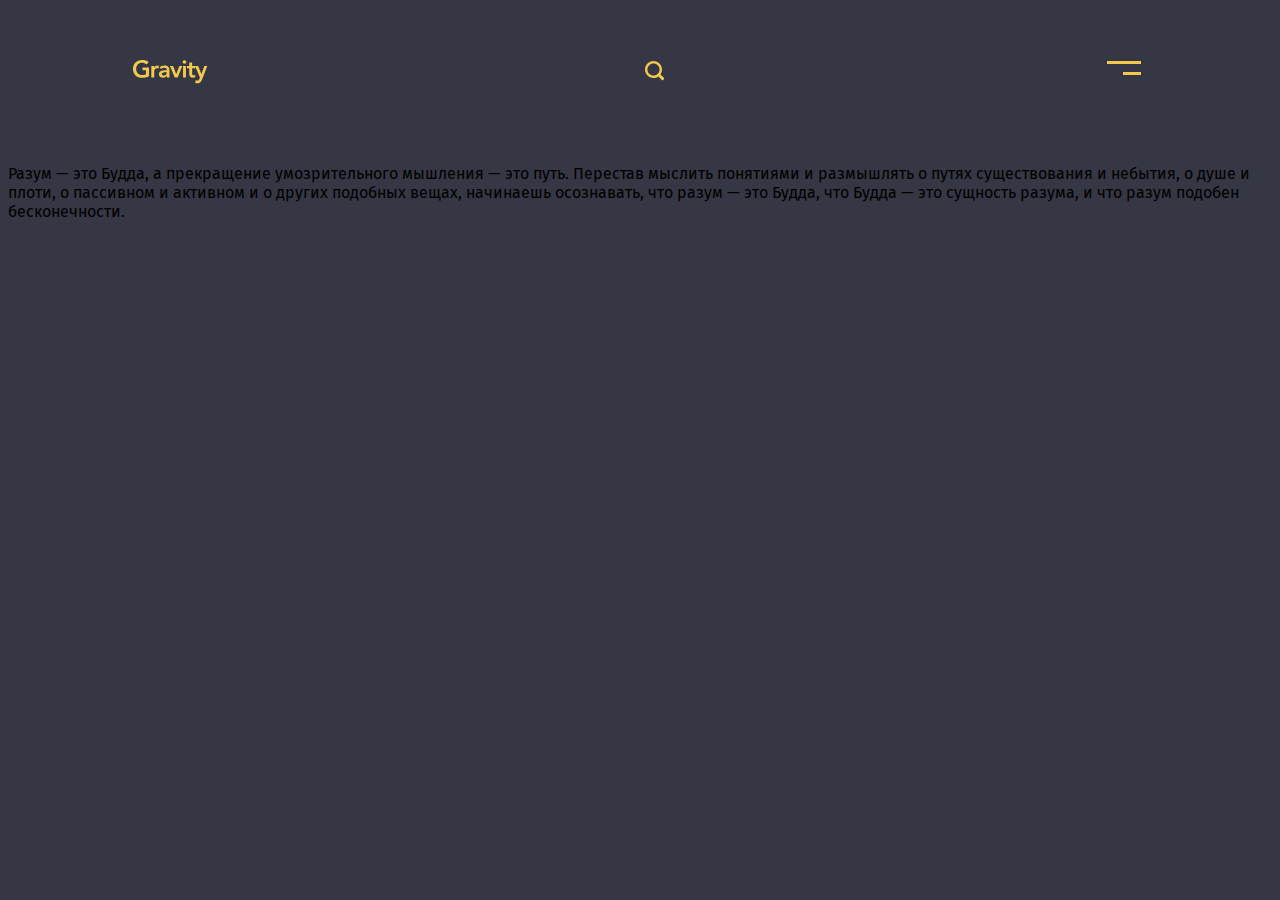
==== index.html @ ce559257 "Website Gravity" ====
<!DOCTYPE html>
<html lang="en">
<head>
    <link href="WebsiteCSS.css" rel="stylesheet">
    <link href="https://fonts.googleapis.com/css2?family=Fira+Sans:wght@400;500;600;700;800;900&display=swap"
          rel="stylesheet">
    <title>Project</title>
    <meta charset="utf-8">
</head>
<body>
<header class="header" >
    <div class="nav">
        <div class="conteiner">
            <div class="row">
                <!--Logo-->
                <div class="col-md-4">
                <img src="img/gitconfig.svg" alt="Gravity" class="logo">
                </div>
                <!--Search-->
                <div class="col-md-3">
                <button class="Search">
                    <img src="img/Search%20Icon.svg" alt="Search">
                </button>
                </div>
                <!--Menu-->
                <div class="col-md-3">
                <button class="Menu">
                    <img src="img/Menu%20Icon.svg" alt="Menu" class="Menu">
                </button>
                </div>
            </div>
        </div>
    </div>

    <div class="offer">
        <div class="container">
            <div class="row">
                <div class="col-md-6">

                </div>
            </div>
        </div>
    </div>
</header>

<p>Разум — это Будда, а прекращение умозрительного мышления — это путь.
    Перестав мыслить понятиями и размышлять о путях существования и небытия,
    о душе и плоти, о пассивном и активном и о других подобных вещах,
    начинаешь осознавать, что разум — это Будда,
    что Будда — это сущность разума,
    и что разум подобен бесконечности.</p>

</body>
</html>
---- WebsiteCSS.css ----
body {
    font-family: 'Fira Sans', sans-serif;
    background-color: #353745;
}
h1,h2,h3,h4,h5,h6 {
    font-style: normal;
    font-weight: 900;
}

.row {
    margin-top: 60px;
    margin-left: 125px;
    margin-right: 125px;
    display: flex;
    justify-content: space-between;
}

button {
    display: block;
}

.header {

}

.logo {
}

.Search {
    background: transparent;
    border: none;

}

.Menu {
    background: transparent;
    border: none;
}
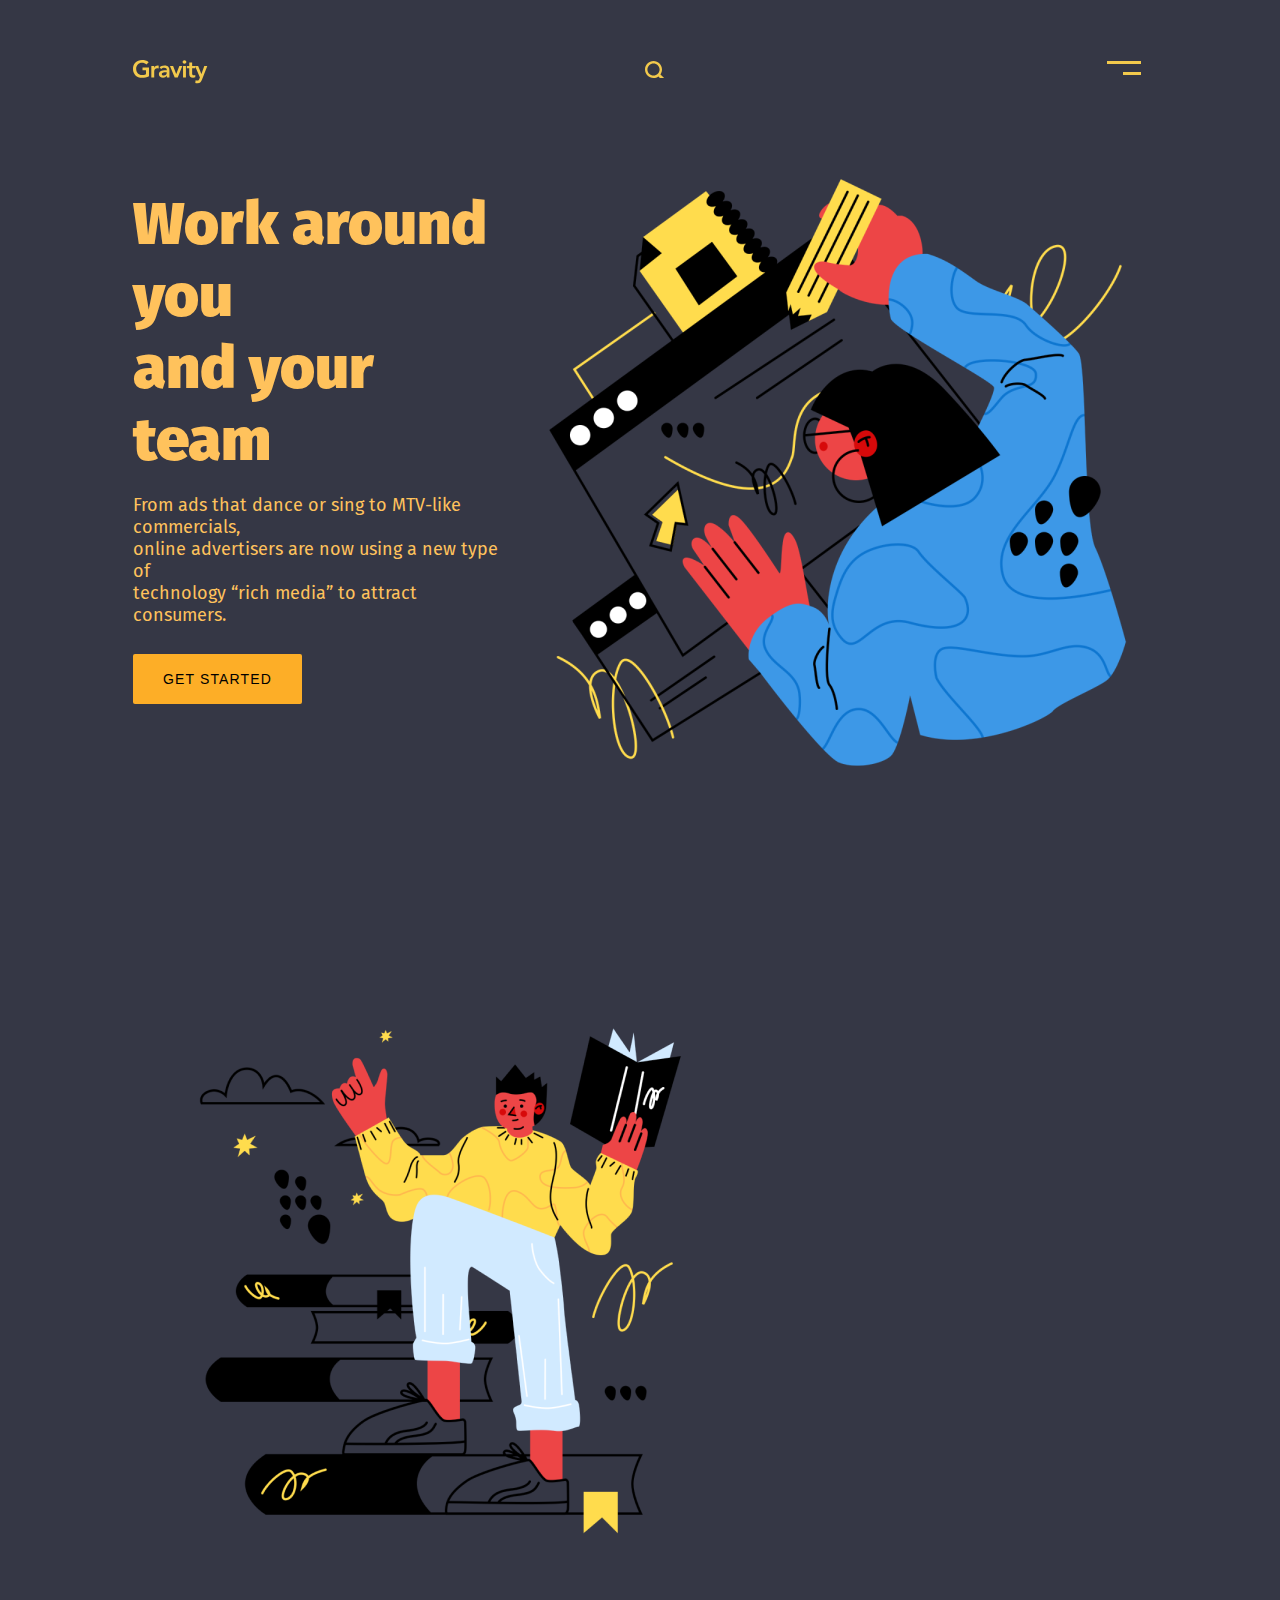
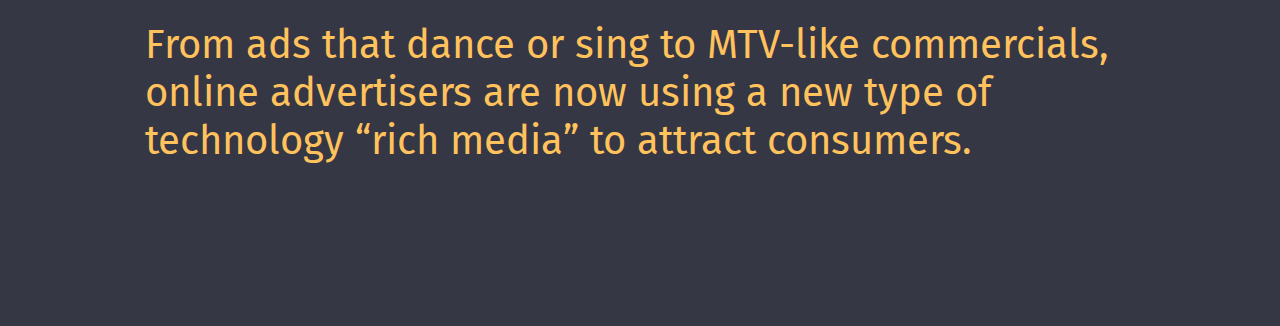
==== commit 61b821b0: "new version" ====
--- a/index.html
+++ b/index.html
@@ -8,25 +8,25 @@
     <meta charset="utf-8">
 </head>
 <body>
-<header class="header" >
+<header class="header">
     <div class="nav">
         <div class="conteiner">
             <div class="row">
                 <!--Logo-->
                 <div class="col-md-4">
-                <img src="img/gitconfig.svg" alt="Gravity" class="logo">
+                    <img src="img/gitconfig.svg" alt="Gravity" class="logo">
                 </div>
                 <!--Search-->
                 <div class="col-md-3">
-                <button class="Search">
-                    <img src="img/Search%20Icon.svg" alt="Search">
-                </button>
+                    <button class="Search">
+                        <img src="img/Search%20Icon.svg" alt="Search">
+                    </button>
                 </div>
                 <!--Menu-->
                 <div class="col-md-3">
-                <button class="Menu">
-                    <img src="img/Menu%20Icon.svg" alt="Menu" class="Menu">
-                </button>
+                    <button class="Menu">
+                        <img src="img/Menu%20Icon.svg" alt="Menu" class="Menu">
+                    </button>
                 </div>
             </div>
         </div>
@@ -36,19 +36,39 @@
         <div class="container">
             <div class="row">
                 <div class="col-md-6">
-
+                    <div class="content">
+                        <h1 class="con-title">
+                            Work around you <br>
+                            and your team<br>
+                        </h1>
+                        <p class="con-text"> From ads that dance or sing to MTV-like commercials,<br>
+                            online advertisers are now using a new type of <br>
+                            technology “rich media” to attract consumers.<p>
+                        <button class="button_btn">
+                            Get started
+                            </button>
+                    </div>
+                </div>
+                <div class="col-md-6">
+                    <div class="image">
+                    </div>
                 </div>
             </div>
         </div>
     </div>
 </header>
+<section class="problems">
+    <div class="conteiner">
+        <div class="col-md-5">
+            <img src="img/9.png" alt="poster" type="poster">
 
-<p>Разум — это Будда, а прекращение умозрительного мышления — это путь.
-    Перестав мыслить понятиями и размышлять о путях существования и небытия,
-    о душе и плоти, о пассивном и активном и о других подобных вещах,
-    начинаешь осознавать, что разум — это Будда,
-    что Будда — это сущность разума,
-    и что разум подобен бесконечности.</p>
-
+        </div>
+        <div class="col-md-5ml auto">
+            <p class="digital-text"> From ads that dance or sing to MTV-like commercials,<br>
+                online advertisers are now using a new type of <br>
+                technology “rich media” to attract consumers.<p>
+        </div>
+    </div>
+</section>
 </body>
 </html>
--- a/WebsiteCSS.css
+++ b/WebsiteCSS.css
@@ -1,6 +1,7 @@
 body {
     font-family: 'Fira Sans', sans-serif;
     background-color: #353745;
+    color: #FFC25C;
 }
 h1,h2,h3,h4,h5,h6 {
     font-style: normal;
@@ -17,6 +18,8 @@
 
 button {
     display: block;
+    border: none;
+    background: transparent;
 }
 
 .header {
@@ -27,13 +30,50 @@
 }
 
 .Search {
-    background: transparent;
-    border: none;
-
 }
 
 .Menu {
-    background: transparent;
-    border: none;
 }
 
+.con-title {
+    font-size: 60px;
+    margin-bottom: 0;
+}
+
+.con-text {
+    font-size: 18px;
+}
+.button_btn {
+    background: #FDAE27;
+    color: #000000;
+    text-transform: uppercase;
+    font-weight: 500;
+    font-size: 14px;
+    padding: 17px 30px;
+    display: inline;
+    border-radius: 2px;
+    letter-spacing: 0.3mm;
+    margin-top: 10px;
+}
+
+.image {
+    background: url("img/Group 1.png") no-repeat;
+    width: 300px;
+    height: 440px;
+    right: 0;
+    padding: 170px;
+    margin-top: -70px
+}
+
+.problems {
+    padding: 137px;
+}
+
+.digital-text {
+    font-size: 40px;
+    margin-bottom: 0;
+}
+
+
+
+
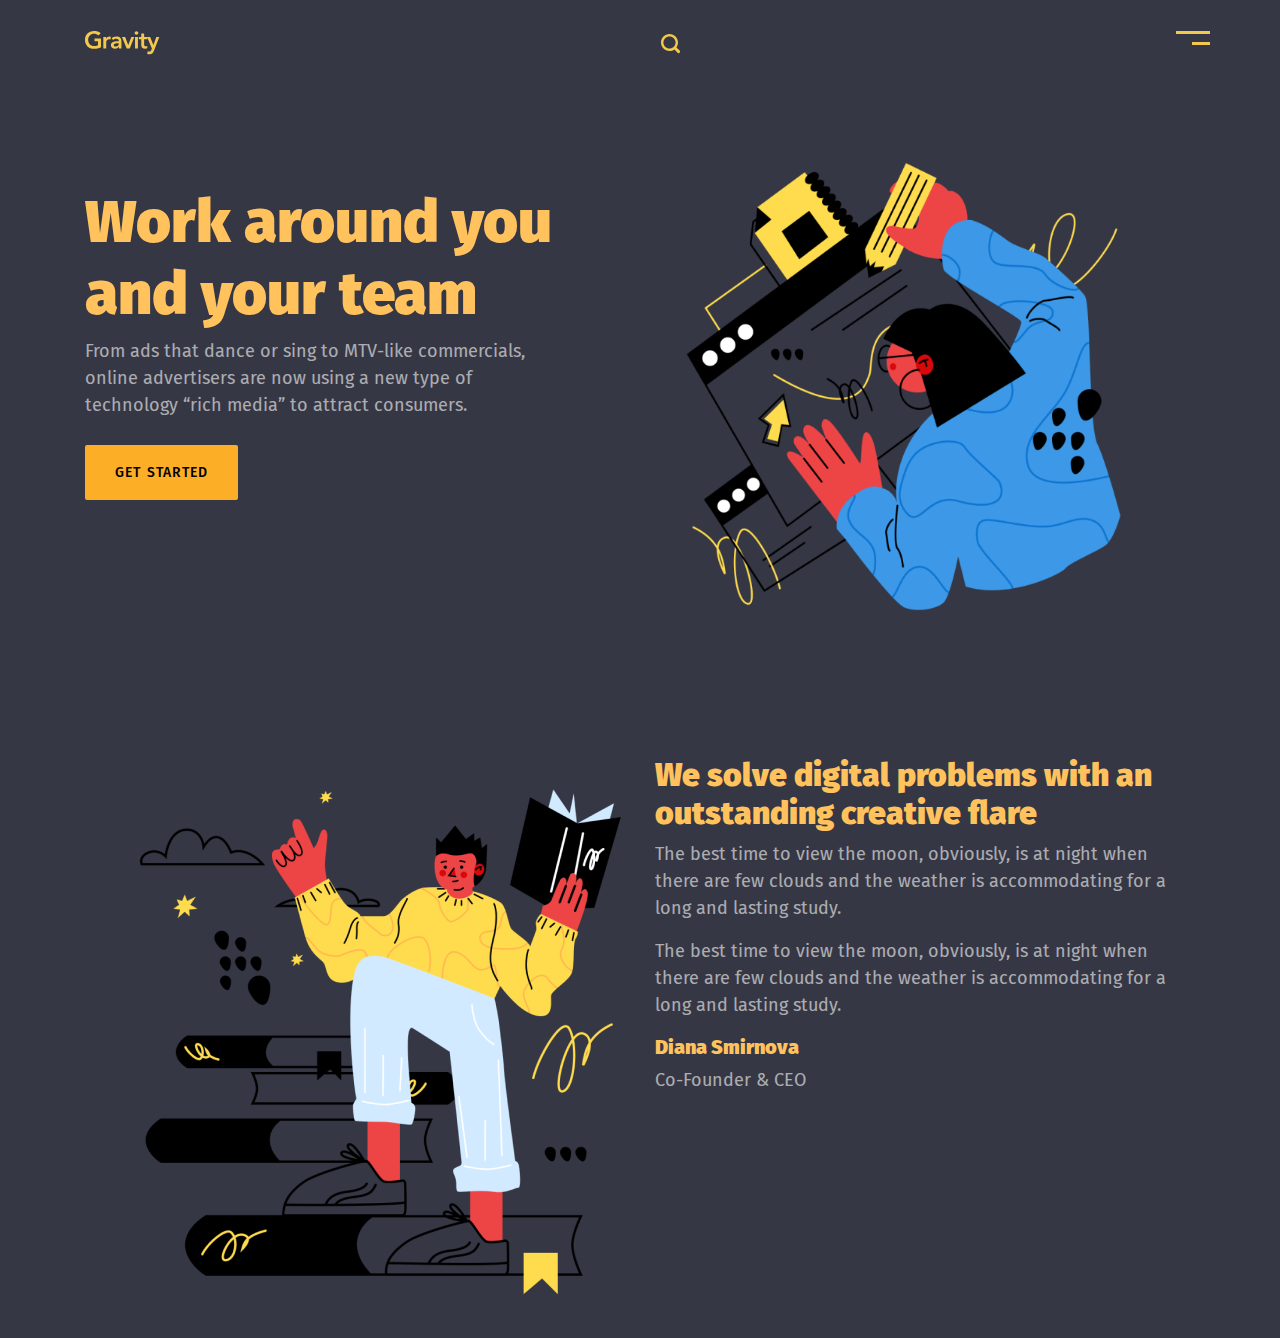
==== commit a2941556: "new version bootstrap" ====
--- a/index.html
+++ b/index.html
@@ -1,6 +1,7 @@
 <!DOCTYPE html>
 <html lang="en">
 <head>
+    <link href="css/bootstrap.css" rel="stylesheet">
     <link href="WebsiteCSS.css" rel="stylesheet">
     <link href="https://fonts.googleapis.com/css2?family=Fira+Sans:wght@400;500;600;700;800;900&display=swap"
           rel="stylesheet">
@@ -10,12 +11,13 @@
 <body>
 <header class="header">
     <div class="nav">
-        <div class="conteiner">
+        <div class="container">
             <div class="row">
                 <!--Logo-->
                 <div class="col-md-4">
                     <img src="img/gitconfig.svg" alt="Gravity" class="logo">
                 </div>
+                <div class="col-md-2"></div>
                 <!--Search-->
                 <div class="col-md-3">
                     <button class="Search">
@@ -31,44 +33,55 @@
             </div>
         </div>
     </div>
+</header>
 
-    <div class="offer">
-        <div class="container">
-            <div class="row">
-                <div class="col-md-6">
-                    <div class="content">
-                        <h1 class="con-title">
-                            Work around you <br>
-                            and your team<br>
-                        </h1>
-                        <p class="con-text"> From ads that dance or sing to MTV-like commercials,<br>
-                            online advertisers are now using a new type of <br>
-                            technology “rich media” to attract consumers.<p>
+<section class="offer">
+    <div class="container">
+        <div class="row">
+            <div class="col-md-6">
+                <div class="content">
+                    <h1 class="con-title">
+                        Work around you <br>
+                        and your team<br>
+                    </h1>
+                    <p class="con-text"> From ads that dance or sing to MTV-like commercials,<br>
+                        online advertisers are now using a new type of <br>
+                        technology “rich media” to attract consumers.
+                    <p>
                         <button class="button_btn">
                             Get started
-                            </button>
-                    </div>
+                        </button>
                 </div>
-                <div class="col-md-6">
-                    <div class="image">
+            </div>
+            <div class="col-md-6">
+                <img src="img/Group 1.png" alt="img1" class="image">
+            </div>
+        </div>
+    </div>
+</section>
+<section class="problems">
+    <div class="container">
+        <div class="row">
+            <div class="col-md-6">
+                <img src="img/9.png" alt="poster" type="poster">
+
+            </div>
+            <div class="col-md-6">
+                <div class="h2_about_title">
+                    <h2> We solve digital problems with an outstanding creative flare</h2>
+                    <p class="about_text">The best time to view the moon, obviously, is at night when there are few clouds and the weather is accommodating for a long and lasting study. </p>
+                    <p class="about_text">The best time to view the moon, obviously, is at night when there are few clouds and the weather is accommodating for a long and lasting study. </p>
+                    <div class="author">
+                        <div class="name">
+                            <h5> Diana Smirnova</h5>
+                            <p class="about_text" > Co-Founder & CEO</p>
+                        </div>
+
                     </div>
                 </div>
             </div>
         </div>
     </div>
-</header>
-<section class="problems">
-    <div class="conteiner">
-        <div class="col-md-5">
-            <img src="img/9.png" alt="poster" type="poster">
-
-        </div>
-        <div class="col-md-5ml auto">
-            <p class="digital-text"> From ads that dance or sing to MTV-like commercials,<br>
-                online advertisers are now using a new type of <br>
-                technology “rich media” to attract consumers.<p>
-        </div>
-    </div>
 </section>
 </body>
 </html>
--- a/WebsiteCSS.css
+++ b/WebsiteCSS.css
@@ -9,11 +9,7 @@
 }
 
 .row {
-    margin-top: 60px;
-    margin-left: 125px;
-    margin-right: 125px;
-    display: flex;
-    justify-content: space-between;
+    padding-top: 30px;
 }
 
 button {
@@ -33,15 +29,19 @@
 }
 
 .Menu {
+    position: absolute;
+    right: 0;
 }
 
 .con-title {
     font-size: 60px;
-    margin-bottom: 0;
+    padding-top: 100px;
 }
 
 .con-text {
     font-size: 18px;
+    color: #E0E0E0;
+    opacity: 0.7;
 }
 .button_btn {
     background: #FDAE27;
@@ -57,21 +57,29 @@
 }
 
 .image {
-    background: url("img/Group 1.png") no-repeat;
-    width: 300px;
-    height: 440px;
-    right: 0;
-    padding: 170px;
-    margin-top: -70px
+    width: 500px;
+    height: 640px;
 }
 
 .problems {
-    padding: 137px;
+    /*padding: 137px;*/
 }
 
-.digital-text {
-    font-size: 40px;
+.h2_about_title {
+    font-size: 30px;
     margin-bottom: 0;
+}
+.about_text {
+    font-size: 18px;
+    color: #E0E0E0;
+    opacity: 0.7;
+}
+
+.author {
+}
+.add_text {
+    font-size: 18px;
+    opacity: 0.7;
 }
 
 
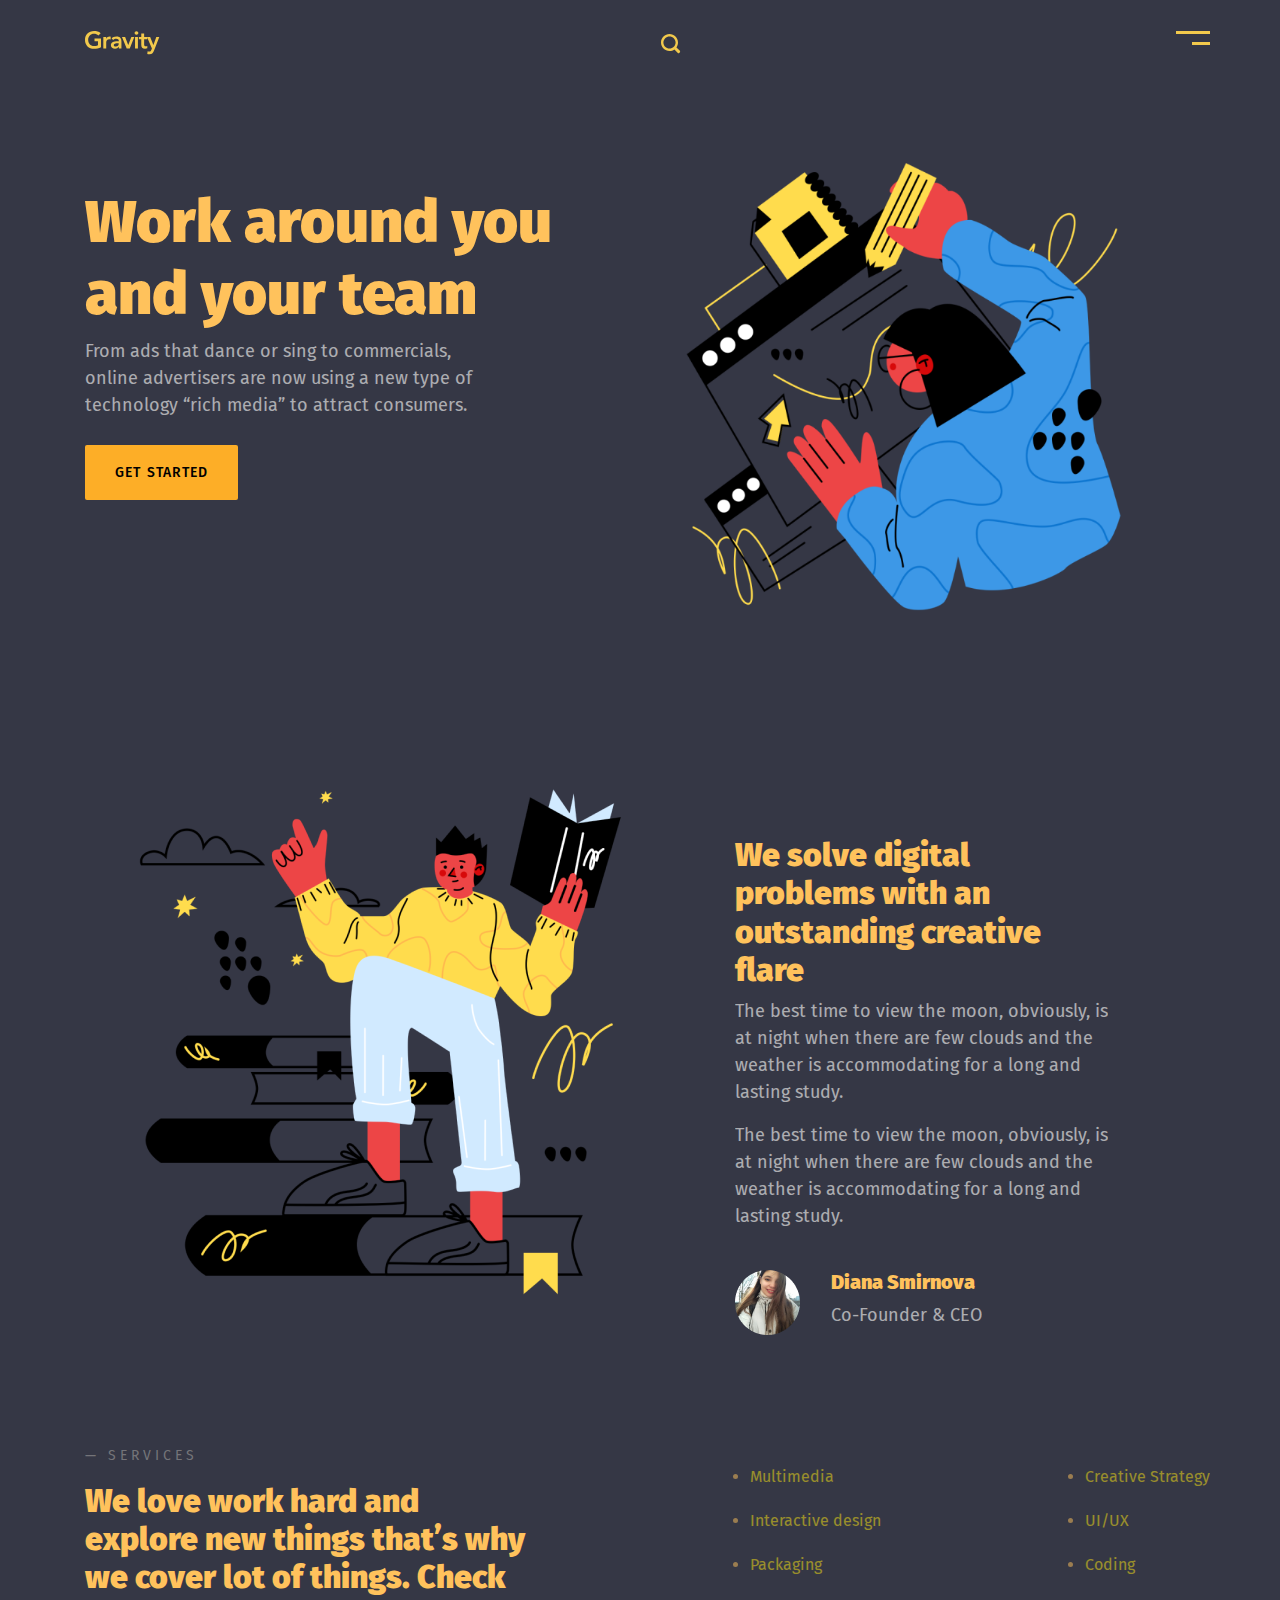
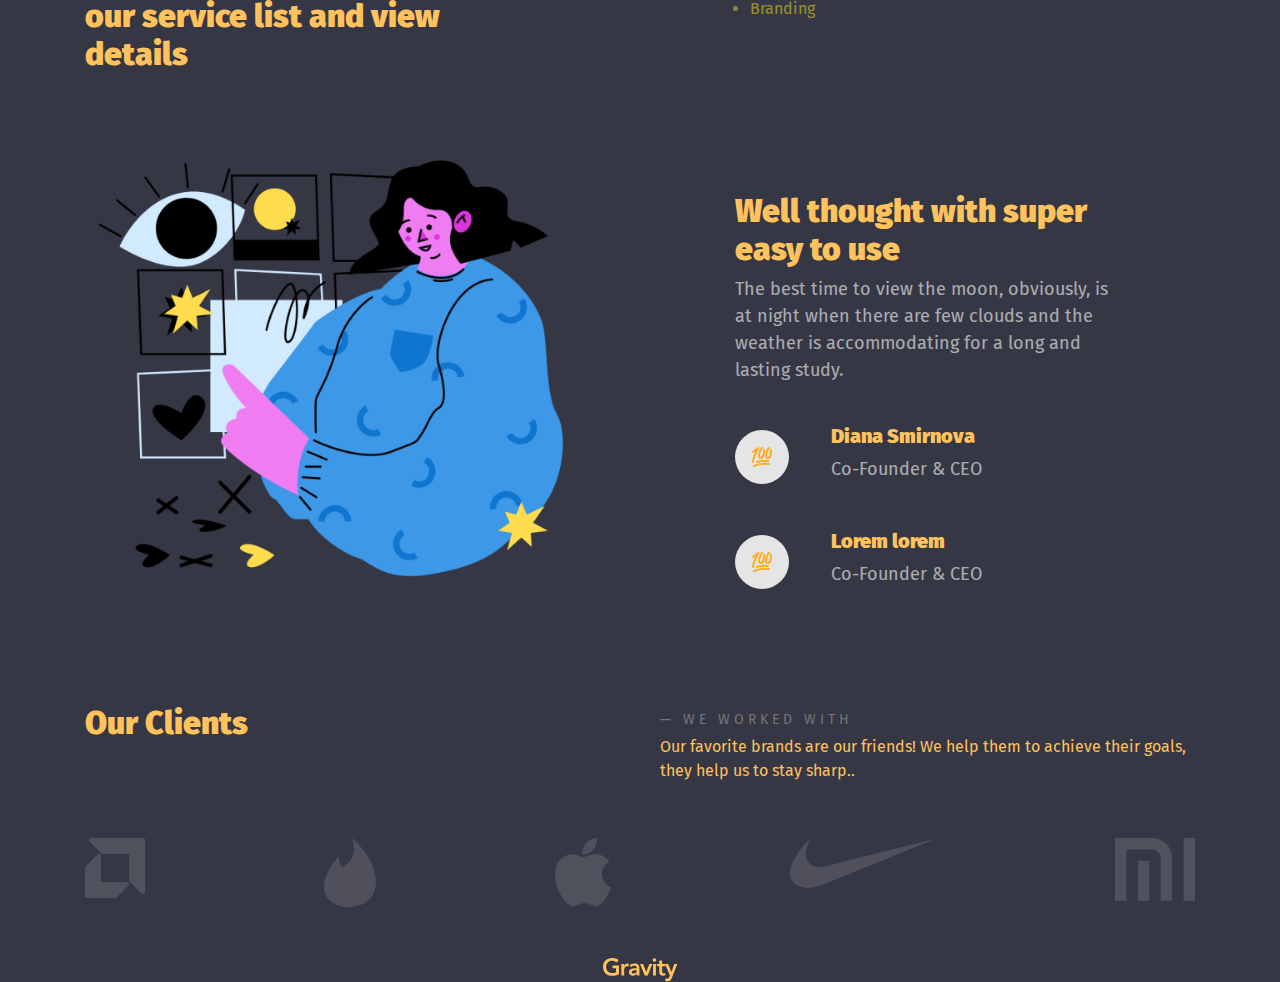
==== commit 3bd6db4c: "new version bootstrap" ====
--- a/index.html
+++ b/index.html
@@ -44,7 +44,7 @@
                         Work around you <br>
                         and your team<br>
                     </h1>
-                    <p class="con-text"> From ads that dance or sing to MTV-like commercials,<br>
+                    <p class="con-text"> From ads that dance or sing to commercials,<br>
                         online advertisers are now using a new type of <br>
                         technology “rich media” to attract consumers.
                     <p>
@@ -69,12 +69,14 @@
             <div class="col-md-6">
                 <div class="h2_about_title">
                     <h2> We solve digital problems with an outstanding creative flare</h2>
-                    <p class="about_text">The best time to view the moon, obviously, is at night when there are few clouds and the weather is accommodating for a long and lasting study. </p>
-                    <p class="about_text">The best time to view the moon, obviously, is at night when there are few clouds and the weather is accommodating for a long and lasting study. </p>
+                    <p class="about_text">The best time to view the moon, obviously, is at night when there are few
+                        clouds and the weather is accommodating for a long and lasting study. </p>
+                    <p class="about_text">The best time to view the moon, obviously, is at night when there are few
+                        clouds and the weather is accommodating for a long and lasting study. </p>
                     <div class="author">
                         <div class="name">
                             <h5> Diana Smirnova</h5>
-                            <p class="about_text" > Co-Founder & CEO</p>
+                            <p class="about_text"> Co-Founder & CEO</p>
                         </div>
 
                     </div>
@@ -82,6 +84,141 @@
             </div>
         </div>
     </div>
+</section>
+<section class="Services">
+    <div class="container">
+        <div class="row">
+            <div class="col-md-5">
+                <div class="Section-title">
+                    <p class="Section_title_label">— Services</p>
+                    <h2 class="heading">
+                        We love work hard and explore new things that’s why we cover lot of things. Check our service
+                        list and view details
+                    </h2>
+                </div>
+            </div>
+
+            <div class="offset-md-1 ml-auto">
+                <ul class="serv-list_left">
+                    <li class="serv-list_item">
+                        <a class="a1" href="#">
+                            Multimedia
+                        </a>
+                    </li>
+                    <li class="serv-list_item">
+                        <a class="a2" href="#">
+                            Interactive design
+                        </a>
+                    </li>
+                    <li class="serv-list_item">
+                        <a class="a3" href="#">
+                            Packaging
+                        </a>
+                    </li>
+                    <li class="serv-list_item">
+                        <a class="a4" href="#">
+                            Branding
+                        </a>
+                    </li>
+                </ul>
+            </div>
+            <div class="offset-md-1 ml-auto">
+                <ul class="serv-list_right">
+                    <li class="serv-list_item">
+                        <a class="a5" href="#">
+                            Creative Strategy
+                        </a>
+                    </li>
+                    <li class="serv-list_item">
+                        <a class="a6" href="#">
+                            UI/UX
+                        </a>
+                    </li>
+                    <li class="serv-list_item">
+                        <a class="a7" href="#">
+                            Coding
+                        </a>
+                    </li>
+                </ul>
+            </div>
+        </div>
+
+    </div>
+</section>
+<section class="new_content">
+    <div class="container">
+        <div class="row">
+            <div class="col-md-6">
+                <img class="woman1" src="img/8.png" alt="poster" type="poster">
+            </div>
+            <div class="col-md-6">
+                <div class="h2_about_title">
+                    <h2> Well thought with super easy to use</h2>
+                    <p class="about_text">The best time to view the moon, obviously, is at night when there are few
+                        clouds and the weather is accommodating for a long and lasting study. </p>
+                    <!--Ultimate Result-->
+                    <div class="icon1">
+                        <div class="name">
+                            <h5> Diana Smirnova</h5>
+                            <p class="about_text"> Co-Founder & CEO</p>
+                        </div>
+                    </div>
+                    <!--Minimal Design-->
+                    <div class="icon2">
+                        <div class="name">
+                            <h5> Lorem lorem</h5>
+                            <p class="about_text"> Co-Founder & CEO</p>
+                        </div>
+
+                    </div>
+                </div>
+            </div>
+        </div>
+    </div>
+</section>
+<section class="clients">
+    <div class="container">
+        <div class="row">
+            <div class="col-md-6">
+                <h2 class="heading">
+                    Our Clients
+                </h2>
+            </div>
+            <div class="col-md-6">
+                <div class="offset-md-1 ml-auto worked">
+                    <p class="Section_title_label">— We worked with</p>
+                    <p class="worked1">Our favorite brands are our friends! We help them to achieve their goals,
+                        they help us to stay sharp..</p>
+                </div>
+            </div>
+        </div>
+    </div>
+    <!--<div class="row">-->
+    <!--    <div class="col">-->
+    <div class="container">
+        <div class="clients-row">
+            <a href="#" class="clients-row_item">
+                <img src="img/Icons/amd.svg" alt="amd">
+            </a>
+            <a href="#" class="clients-row_item">
+                <img src="img/Icons/tinder.svg" alt="tinder">
+            </a>
+            <a href="#" class="clients-row_item">
+                <img src="img/Icons/apple.svg" alt="apple">
+            </a>
+            <a href="#" class="clients-row_item">
+                <img src="img/Icons/nike.svg" alt="nike">
+            </a>
+            <a href="#" class="clients-row_item">
+                <img src="img/Icons/xiaomi.svg" alt="xiaomi">
+            </a>
+        </div>
+    </div>
+    <footer class="footer">
+                <img src="img/logo-footer.svg" alt="Gravity">
+    </footer>
+    <!--    </div>-->
+    <!--</div>-->
 </section>
 </body>
 </html>
--- a/WebsiteCSS.css
+++ b/WebsiteCSS.css
@@ -19,7 +19,12 @@
 }
 
 .header {
+}
 
+.ul li{
+    display: block;
+    padding: 0;
+    margin: 0;
 }
 
 .logo {
@@ -67,7 +72,7 @@
 
 .h2_about_title {
     font-size: 30px;
-    margin-bottom: 0;
+    margin: 80px
 }
 .about_text {
     font-size: 18px;
@@ -76,12 +81,85 @@
 }
 
 .author {
+    background: url("img/i.png") no-repeat left center;
+padding-left: 96px;
+    height: 65px;
+    margin-top: 40px;
 }
 .add_text {
     font-size: 18px;
     opacity: 0.7;
 }
 
+.Services {
+}
+
+.heading {
+
+}
+
+.Section_title_label {
+    font-size: 14px;
+    text-transform: uppercase;
+    letter-spacing: 4px;
+    color: #8F8F8F;
+    opacity: 0.7;
+}
+
+ul.serv-list_left > li {
+    opacity: 0.5;
+    margin-bottom: 10px;
+    margin-top: 20px;
+}
+ul.serv-list_right > li {
+    opacity: 0.5;
+    margin-bottom: 10px;
+    margin-top: 20px;
+}
 
 
+.icon1 {
+    background: url("img/100 icon.svg") no-repeat left center;
+    padding-left: 96px;
+    height: 65px;
+    margin-top: 40px;
+}
 
+.icon2 {
+    background: url("img/100 icon.svg") no-repeat left center;
+    padding-left: 96px;
+    height: 65px;
+    margin-top: 40px;
+}
+
+.woman1 {
+    width: 500px;
+    height: 500px;
+}
+
+a {
+    color: #FDE513;
+}
+
+a:hover {
+    color: #FDAE27;
+}
+a:active {
+    color: #FDAE27;
+}
+
+.worked1, .worked > p  {
+    margin: 5px;
+}
+
+.clients-row {
+    margin-top: 50px;
+    display: flex;
+    justify-content: space-between;
+}
+.footer {
+    display: flex;
+    justify-content: center;
+    align-items: center;
+    margin-top: 50px;
+}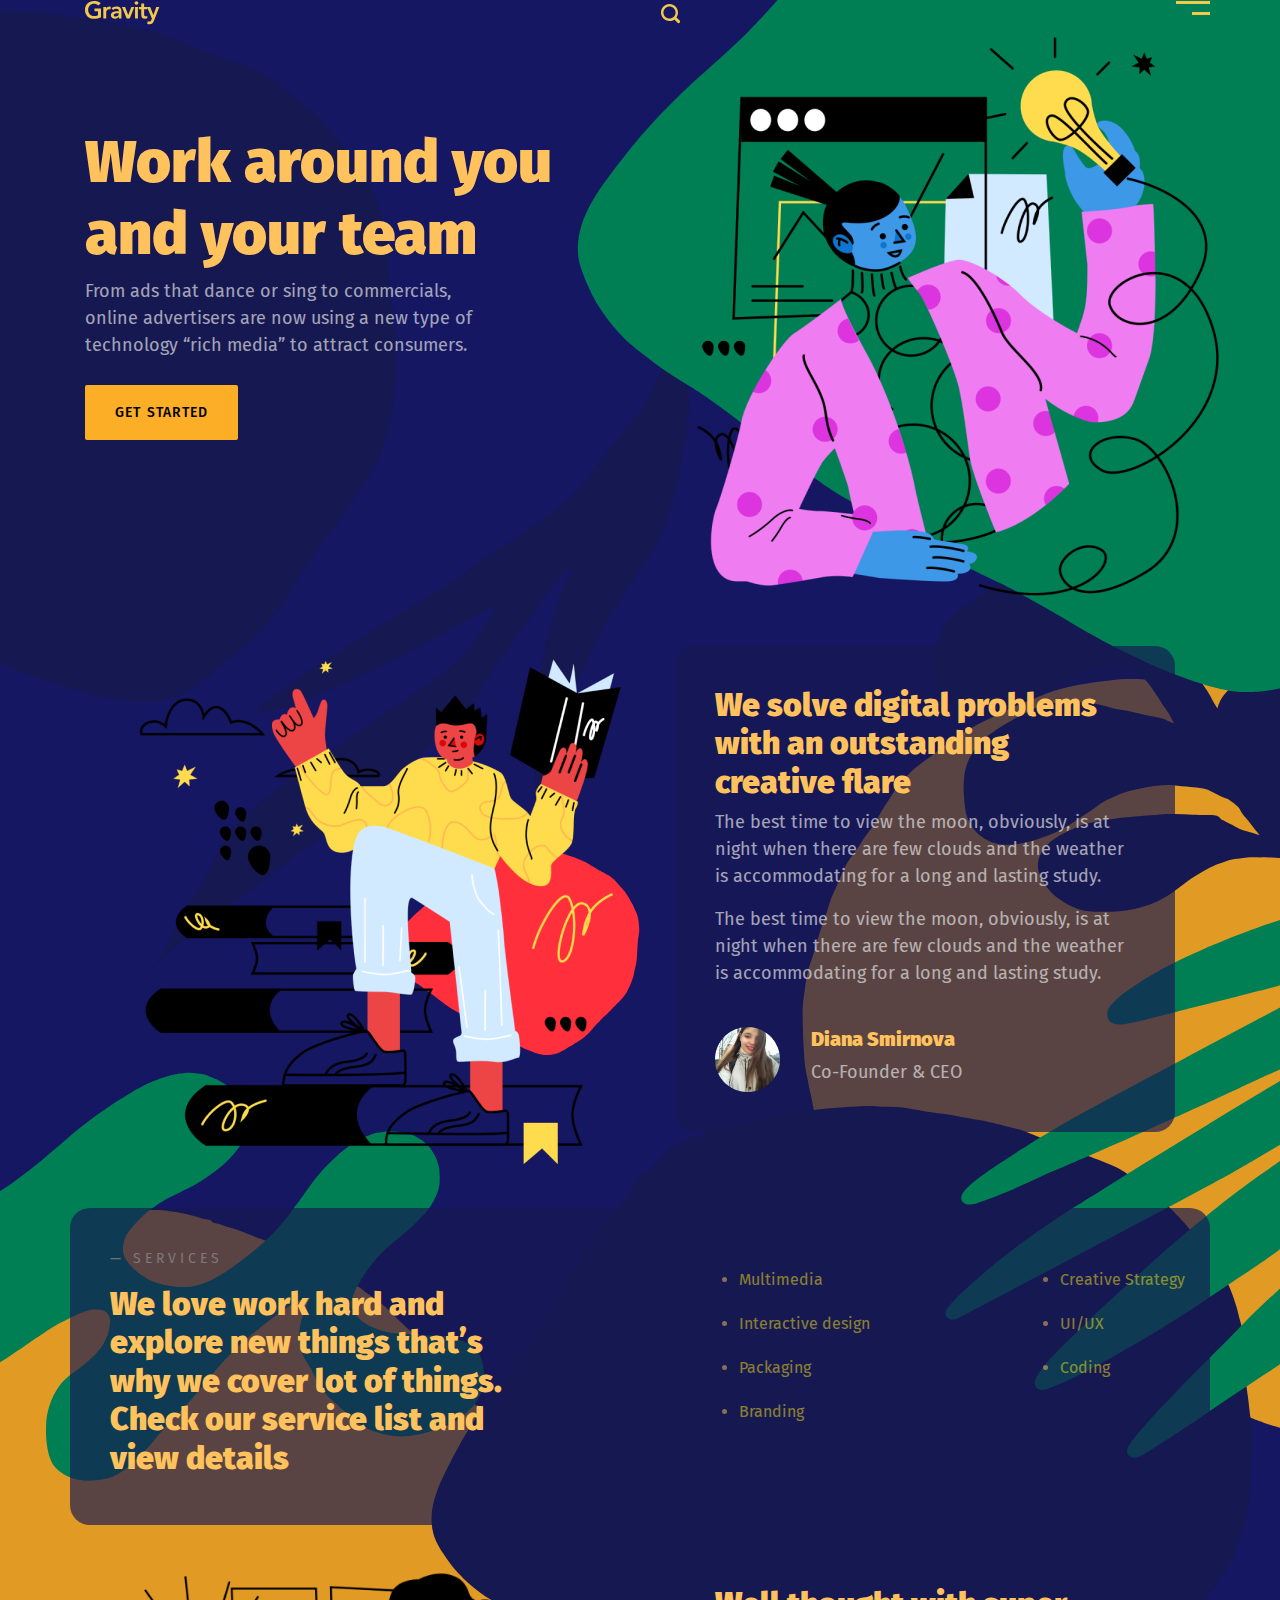
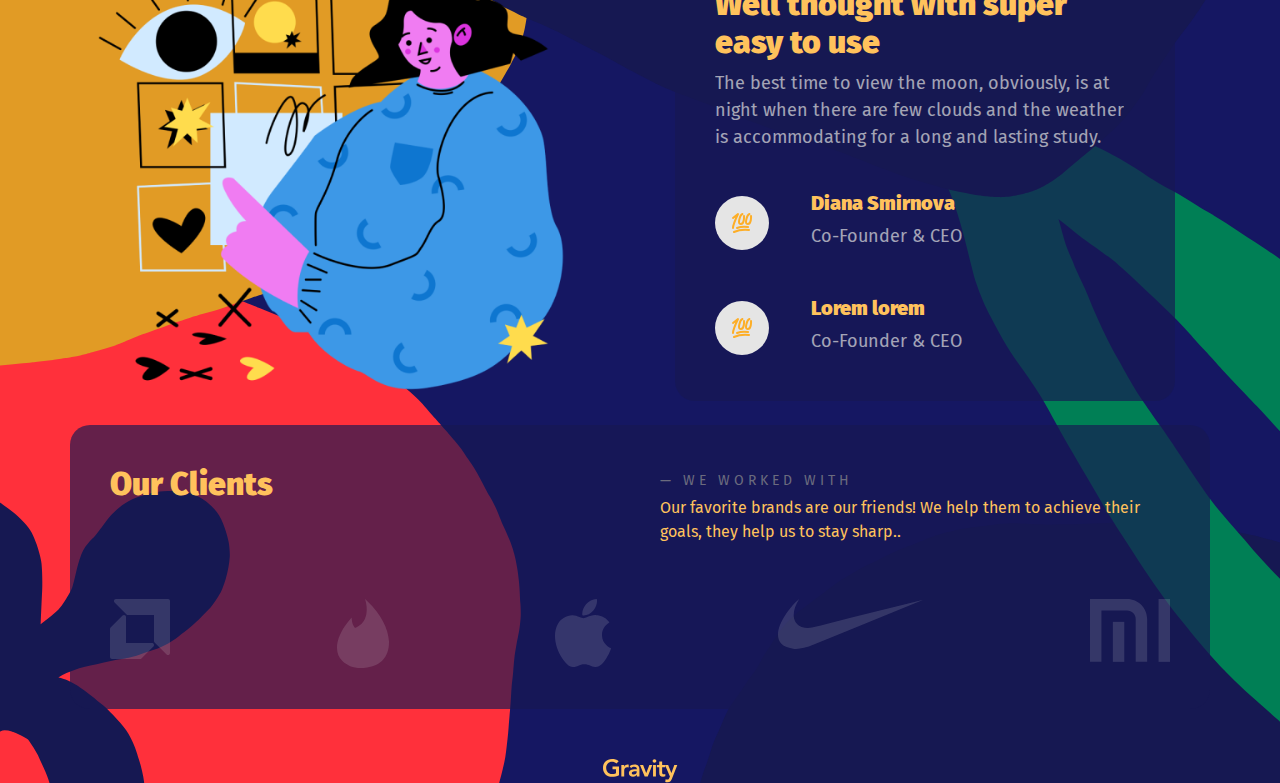
==== commit b6fd7187: "new version bootstrap" ====
--- a/index.html
+++ b/index.html
@@ -67,7 +67,7 @@
 
             </div>
             <div class="col-md-6">
-                <div class="h2_about_title">
+                <div class="h2_about_title problems1">
                     <h2> We solve digital problems with an outstanding creative flare</h2>
                     <p class="about_text">The best time to view the moon, obviously, is at night when there are few
                         clouds and the weather is accommodating for a long and lasting study. </p>
@@ -86,7 +86,7 @@
     </div>
 </section>
 <section class="Services">
-    <div class="container">
+    <div class="container problems1">
         <div class="row">
             <div class="col-md-5">
                 <div class="Section-title">
@@ -152,7 +152,7 @@
                 <img class="woman1" src="img/8.png" alt="poster" type="poster">
             </div>
             <div class="col-md-6">
-                <div class="h2_about_title">
+                <div class="h2_about_title problems1">
                     <h2> Well thought with super easy to use</h2>
                     <p class="about_text">The best time to view the moon, obviously, is at night when there are few
                         clouds and the weather is accommodating for a long and lasting study. </p>
@@ -177,7 +177,7 @@
     </div>
 </section>
 <section class="clients">
-    <div class="container">
+    <div class="container problems1">
         <div class="row">
             <div class="col-md-6">
                 <h2 class="heading">
@@ -192,10 +192,6 @@
                 </div>
             </div>
         </div>
-    </div>
-    <!--<div class="row">-->
-    <!--    <div class="col">-->
-    <div class="container">
         <div class="clients-row">
             <a href="#" class="clients-row_item">
                 <img src="img/Icons/amd.svg" alt="amd">
@@ -207,7 +203,7 @@
                 <img src="img/Icons/apple.svg" alt="apple">
             </a>
             <a href="#" class="clients-row_item">
-                <img src="img/Icons/nike.svg" alt="nike">
+                <img src="img/Icons/nike.svg"  alt="nike">
             </a>
             <a href="#" class="clients-row_item">
                 <img src="img/Icons/xiaomi.svg" alt="xiaomi">
--- a/WebsiteCSS.css
+++ b/WebsiteCSS.css
@@ -1,6 +1,11 @@
 body {
     font-family: 'Fira Sans', sans-serif;
-    background-color: #353745;
+    background-image: url("img/Group 3.svg");
+    background-color: #151762;
+    /*background-repeat: round;*/
+    /*background-size: 100%;*/
+    background-clip: border-box;
+    background-position: -635px -373px;
     color: #FFC25C;
 }
 h1,h2,h3,h4,h5,h6 {
@@ -9,7 +14,7 @@
 }
 
 .row {
-    padding-top: 30px;
+    /*padding-top: 30px;*/
 }
 
 button {
@@ -62,17 +67,19 @@
 }
 
 .image {
-    width: 500px;
-    height: 640px;
+    /*width: 500px;*/
+    /*height: 640px;*/
 }
 
-.problems {
-    /*padding: 137px;*/
+.problems1 {
+    background-color: #161852aa;
+    border-radius: 20px;
+    padding: 40px;
 }
 
 .h2_about_title {
     font-size: 30px;
-    margin: 80px
+    margin: 20px;
 }
 .about_text {
     font-size: 18px;
@@ -162,4 +169,4 @@
     justify-content: center;
     align-items: center;
     margin-top: 50px;
-}+}
